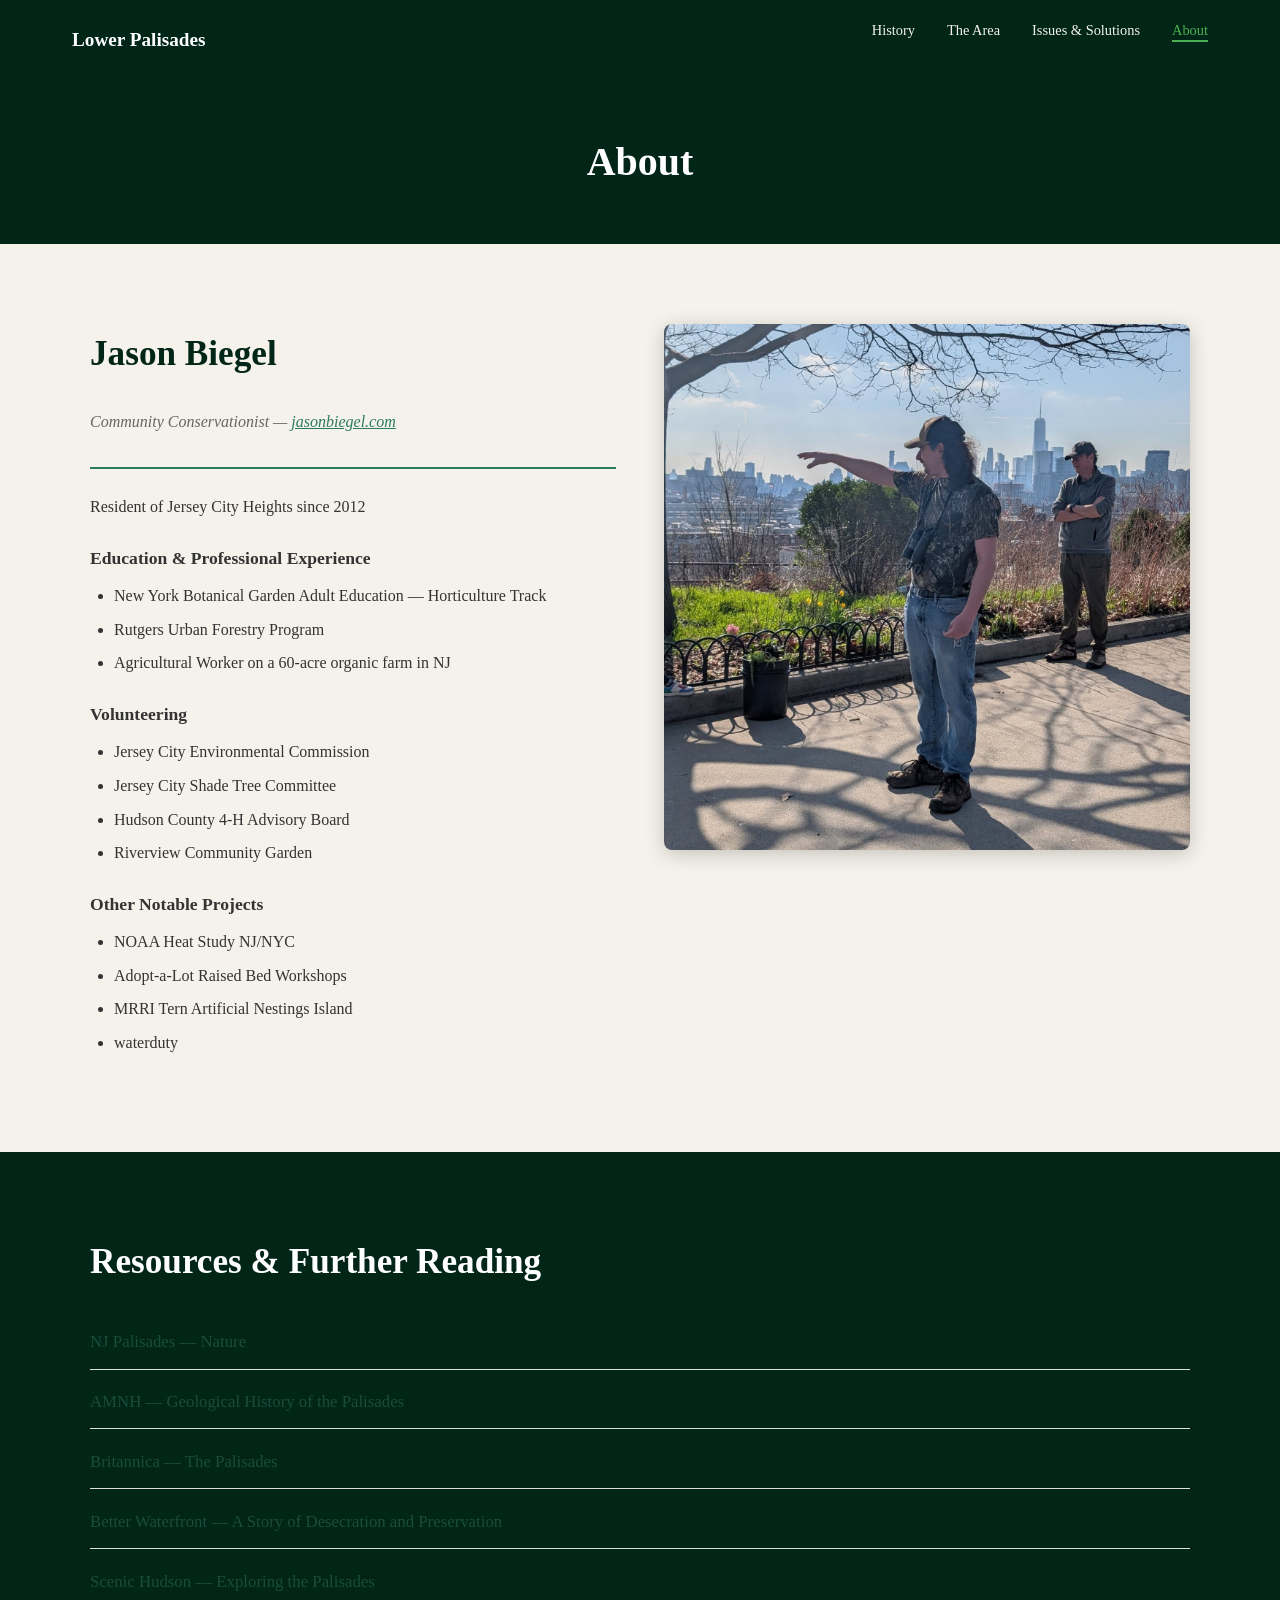
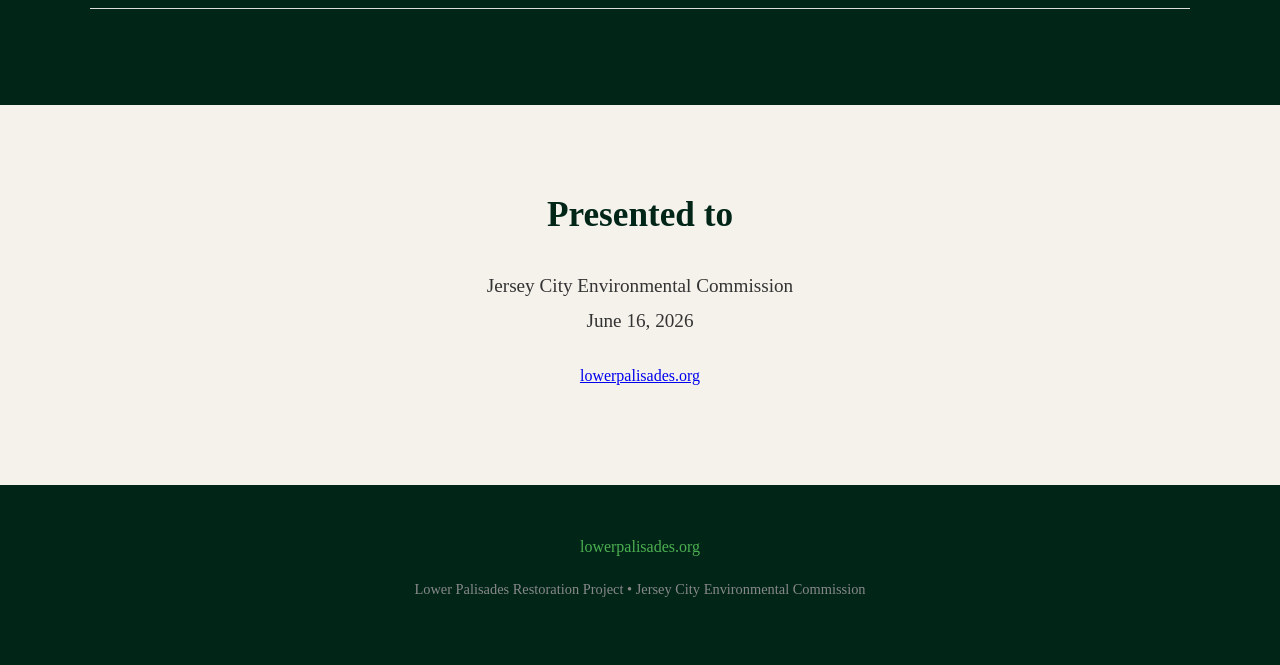
==== about.html @ b32bacf6 "move website" ====
<!DOCTYPE html>
<html lang="en">
<head>
    <meta charset="UTF-8">
    <meta name="viewport" content="width=device-width, initial-scale=1.0">
    <title>About - Lower Palisades Restoration Project</title>
    <link rel="stylesheet" href="style.css">
</head>
<body>
    <nav>
        <div class="nav-container">
            <a href="index.html" class="nav-brand">Lower Palisades</a>
            <ul class="nav-links">
                <li><a href="history.html">History</a></li>
                <li><a href="area.html">The Area</a></li>
                <li><a href="issues.html">Issues &amp; Solutions</a></li>
                <li><a href="about.html" class="active">About</a></li>
            </ul>
        </div>
    </nav>

    <header class="page-header">
        <h1>About</h1>
    </header>

    <section class="section">
        <div class="container two-col">
            <div class="col-text">
                <div class="presenter">
                    <h2>Jason Biegel</h2>
                    <p class="role">Community Conservationist &mdash; <a href="https://jasonbiegel.com">jasonbiegel.com</a></p>
                </div>
                <p>Resident of Jersey City Heights since 2012</p>

                <h4>Education &amp; Professional Experience</h4>
                <ul>
                    <li>New York Botanical Garden Adult Education &mdash; Horticulture Track</li>
                    <li>Rutgers Urban Forestry Program</li>
                    <li>Agricultural Worker on a 60-acre organic farm in NJ</li>
                </ul>

                <h4>Volunteering</h4>
                <ul>
                    <li>Jersey City Environmental Commission</li>
                    <li>Jersey City Shade Tree Committee</li>
                    <li>Hudson County 4-H Advisory Board</li>
                    <li>Riverview Community Garden</li>
                </ul>

                <h4>Other Notable Projects</h4>
                <ul>
                    <li>NOAA Heat Study NJ/NYC</li>
                    <li>Adopt-a-Lot Raised Bed Workshops</li>
                    <li>MRRI Tern Artificial Nestings Island</li>
                    <li>waterduty</li>
                </ul>
            </div>
            <div class="col-image">
                <img src="images/jason-biegel.jpg" alt="Jason Biegel">
            </div>
        </div>
    </section>

    <section class="section section-dark">
        <div class="container">
            <h2>Resources &amp; Further Reading</h2>
            <ul class="resources-list">
                <li><a href="https://njpalisades.org/nature/">NJ Palisades &mdash; Nature</a></li>
                <li><a href="https://www.amnh.org/learn-teach/curriculum-collections/young-naturalist-awards/shaped-by-nature-and-man-the-geological-history-of-the-palisades">AMNH &mdash; Geological History of the Palisades</a></li>
                <li><a href="https://www.britannica.com/place/The-Palisades">Britannica &mdash; The Palisades</a></li>
                <li><a href="https://betterwaterfront.org/the-hudson-river-palisades-a-story-of-desecration-and-preservation/">Better Waterfront &mdash; A Story of Desecration and Preservation</a></li>
                <li><a href="https://www.scenichudson.org/viewfinder/exploring-the-palisades-200-million-years-of-history/">Scenic Hudson &mdash; Exploring the Palisades</a></li>
            </ul>
        </div>
    </section>

    <section class="section">
        <div class="container" style="text-align: center;">
            <h2>Presented to</h2>
            <p class="lead-text">Jersey City Environmental Commission<br>June 16, 2026</p>
            <p><a href="https://lowerpalisades.org">lowerpalisades.org</a></p>
        </div>
    </section>

    <footer>
        <div class="container">
            <p><a href="https://lowerpalisades.org">lowerpalisades.org</a></p>
            <p class="footer-note">Lower Palisades Restoration Project &bull; Jersey City Environmental Commission</p>
        </div>
    </footer>
</body>
</html>
---- style.css ----
* {
    margin: 0;
    padding: 0;
    box-sizing: border-box;
}

:root {
    --green-dark: #012618;
    --green-mid: #1a4d3a;
    --green-light: #2d7a5c;
    --green-accent: #4caf50;
    --cream: #f5f2eb;
    --white: #ffffff;
    --text: #333333;
    --text-light: #666666;
}

body {
    font-family: 'Georgia', serif;
    line-height: 1.7;
    color: var(--text);
    background: var(--cream);
}

/* Navigation */
nav {
    position: fixed;
    top: 0;
    width: 100%;
    background: var(--green-dark);
    z-index: 1000;
    padding: 1rem 0;
}

.nav-container {
    max-width: 1200px;
    margin: 0 auto;
    padding: 0 2rem;
    display: flex;
    justify-content: space-between;
    align-items: center;
}

.nav-brand {
    color: var(--white);
    text-decoration: none;
    font-size: 1.2rem;
    font-weight: bold;
}

.nav-links {
    list-style: none;
    display: flex;
    gap: 2rem;
}

.nav-links a {
    color: var(--cream);
    text-decoration: none;
    font-size: 0.9rem;
    transition: color 0.3s;
}

.nav-links a:hover {
    color: var(--green-accent);
}

/* Hero */
.hero {
    position: relative;
    height: 80vh;
    min-height: 500px;
    overflow: hidden;
}

.hero-img {
    width: 100%;
    height: 100%;
    object-fit: cover;
}

.hero-overlay {
    position: absolute;
    inset: 0;
    background: linear-gradient(to bottom, rgba(1, 38, 24, 0.4), rgba(1, 38, 24, 0.8));
    display: flex;
    flex-direction: column;
    justify-content: center;
    align-items: center;
    text-align: center;
    padding: 2rem;
}

.hero-overlay h1 {
    color: var(--white);
    font-size: 3rem;
    margin-bottom: 1rem;
    max-width: 800px;
}

.hero-overlay .subtitle {
    color: var(--cream);
    font-size: 1.2rem;
    margin-bottom: 0.5rem;
}

.hero-overlay .website-link a {
    color: var(--green-accent);
    font-size: 1.1rem;
}

/* Sections */
.section {
    padding: 5rem 2rem;
}

.section-dark {
    background: var(--green-dark);
    color: var(--cream);
}

.section-dark h2,
.section-dark h3,
.section-dark h4 {
    color: var(--white);
}

.section-green {
    background: var(--green-mid);
    color: var(--cream);
}

.section-green h2,
.section-green h3 {
    color: var(--white);
}

.container {
    max-width: 1100px;
    margin: 0 auto;
}

h2 {
    font-size: 2.2rem;
    margin-bottom: 1.5rem;
    color: var(--green-dark);
}

h3 {
    font-size: 1.4rem;
    margin-bottom: 0.75rem;
}

h4 {
    font-size: 1.1rem;
    margin-top: 1.5rem;
    margin-bottom: 0.5rem;
}

p {
    margin-bottom: 1rem;
}

/* Two Column Layout */
.two-col {
    display: grid;
    grid-template-columns: 1fr 1fr;
    gap: 3rem;
    align-items: start;
}

.two-col.reverse {
    direction: rtl;
}

.two-col.reverse > * {
    direction: ltr;
}

.col-image img {
    width: 100%;
    border-radius: 8px;
    box-shadow: 0 4px 20px rgba(0, 0, 0, 0.2);
}

/* Presenter */
.presenter {
    margin-bottom: 1.5rem;
    padding-bottom: 1rem;
    border-bottom: 2px solid var(--green-light);
}

.presenter .role {
    color: var(--text-light);
    font-style: italic;
}

.presenter a {
    color: var(--green-light);
}

/* Lists */
ul {
    padding-left: 1.5rem;
    margin-bottom: 1rem;
}

li {
    margin-bottom: 0.4rem;
}

/* Timeline */
.timeline {
    position: relative;
    padding-left: 2rem;
    border-left: 3px solid var(--green-accent);
}

.timeline-item {
    margin-bottom: 2rem;
    position: relative;
}

.timeline-item::before {
    content: '';
    position: absolute;
    left: -2.55rem;
    top: 0.5rem;
    width: 12px;
    height: 12px;
    background: var(--green-accent);
    border-radius: 50%;
}

.timeline-date {
    display: block;
    font-weight: bold;
    color: var(--green-accent);
    margin-bottom: 0.3rem;
    font-size: 0.95rem;
}

/* Comparison */
.comparison {
    display: grid;
    grid-template-columns: 1fr 1fr;
    gap: 2rem;
    margin-top: 2rem;
}

.comparison-item img {
    width: 100%;
    border-radius: 8px;
    box-shadow: 0 4px 20px rgba(0, 0, 0, 0.15);
}

.caption {
    text-align: center;
    margin-top: 0.75rem;
    font-style: italic;
    color: var(--text-light);
}

.section-dark .caption {
    color: #aaa;
}

/* Gallery */
.section-intro {
    font-size: 1.1rem;
    margin-bottom: 2rem;
    max-width: 600px;
}

.gallery {
    display: grid;
    grid-template-columns: repeat(3, 1fr);
    gap: 2rem;
}

.gallery-item img {
    width: 100%;
    height: 280px;
    object-fit: cover;
    border-radius: 8px;
    box-shadow: 0 4px 20px rgba(0, 0, 0, 0.3);
}

.gallery-item .caption {
    color: #ccc;
}

.gallery-item .caption small {
    color: #999;
}

/* Issues */
.issues-grid {
    display: grid;
    grid-template-columns: repeat(3, 1fr);
    gap: 1.5rem;
    margin-bottom: 2rem;
}

.issue-card {
    background: var(--white);
    padding: 1.5rem;
    border-radius: 8px;
    box-shadow: 0 2px 10px rgba(0, 0, 0, 0.08);
    border-top: 4px solid #d32f2f;
}

.issue-card h3 {
    color: var(--green-dark);
}

/* Solutions */
.solutions-grid {
    display: grid;
    grid-template-columns: repeat(3, 1fr);
    gap: 2rem;
}

.solution-card {
    background: rgba(255, 255, 255, 0.1);
    padding: 2rem;
    border-radius: 8px;
    border: 1px solid rgba(255, 255, 255, 0.2);
}

.solution-number {
    width: 40px;
    height: 40px;
    background: var(--green-accent);
    color: var(--white);
    border-radius: 50%;
    display: flex;
    align-items: center;
    justify-content: center;
    font-weight: bold;
    font-size: 1.2rem;
    margin-bottom: 1rem;
}

/* Resources */
.resources-list {
    list-style: none;
    padding: 0;
}

.resources-list li {
    padding: 0.75rem 0;
    border-bottom: 1px solid #ddd;
}

.resources-list a {
    color: var(--green-mid);
    text-decoration: none;
    font-size: 1.05rem;
}

.resources-list a:hover {
    color: var(--green-accent);
    text-decoration: underline;
}

/* Footer */
footer {
    background: var(--green-dark);
    color: var(--cream);
    text-align: center;
    padding: 3rem 2rem;
}

footer a {
    color: var(--green-accent);
    text-decoration: none;
}

.footer-note {
    color: #888;
    font-size: 0.9rem;
    margin-top: 0.5rem;
}

/* Page Header */
.page-header {
    background: var(--green-dark);
    padding: 8rem 2rem 3rem;
    text-align: center;
}

.page-header h1 {
    color: var(--white);
    font-size: 2.5rem;
}

/* Nav Cards */
.nav-cards {
    display: grid;
    grid-template-columns: repeat(2, 1fr);
    gap: 1.5rem;
}

.nav-card {
    background: rgba(255, 255, 255, 0.05);
    border: 1px solid rgba(255, 255, 255, 0.15);
    border-radius: 8px;
    overflow: hidden;
    text-decoration: none;
    color: var(--cream);
    transition: transform 0.2s, border-color 0.2s;
}

.nav-card:hover {
    transform: translateY(-4px);
    border-color: var(--green-accent);
}

.nav-card img {
    width: 100%;
    height: 180px;
    object-fit: cover;
}

.nav-card-body {
    padding: 1.25rem;
}

.nav-card-body h3 {
    color: var(--white);
    margin-bottom: 0.5rem;
}

.nav-card-body p {
    font-size: 0.9rem;
    color: #bbb;
    margin-bottom: 0;
}

/* Lead Text */
.lead-text {
    font-size: 1.2rem;
    max-width: 700px;
    margin: 0 auto 1.5rem;
    line-height: 1.8;
}

/* Button */
.btn {
    display: inline-block;
    padding: 0.75rem 2rem;
    background: var(--green-accent);
    color: var(--white);
    text-decoration: none;
    border-radius: 4px;
    font-size: 1.05rem;
    font-family: inherit;
    border: none;
    cursor: pointer;
    transition: background 0.3s;
}

.btn:hover {
    background: #388e3c;
}

/* Signup */
.signup-section {
    background: var(--green-mid);
    padding: 4rem 2rem;
}

.signup-box {
    background: rgba(255, 255, 255, 0.1);
    border: 1px solid rgba(255, 255, 255, 0.2);
    border-radius: 12px;
    padding: 3rem;
    text-align: center;
    max-width: 600px;
    margin: 0 auto;
    color: var(--cream);
}

.signup-box h2 {
    color: var(--white);
    margin-bottom: 0.75rem;
}

.signup-form {
    display: flex;
    gap: 0.75rem;
    margin: 1.5rem 0 1rem;
    justify-content: center;
}

.signup-form input[type="email"] {
    padding: 0.75rem 1rem;
    border: 1px solid rgba(255, 255, 255, 0.3);
    border-radius: 4px;
    background: rgba(255, 255, 255, 0.1);
    color: var(--white);
    font-size: 1rem;
    font-family: inherit;
    flex: 1;
    max-width: 300px;
}

.signup-form input[type="email"]::placeholder {
    color: #aaa;
}

.signup-note {
    font-size: 0.9rem;
    color: #bbb;
    margin-bottom: 0;
}

.signup-note a {
    color: var(--green-accent);
}

/* Video */
.video-wrapper {
    position: relative;
    padding-bottom: 56.25%;
    height: 0;
    overflow: hidden;
    border-radius: 8px;
    margin-top: 1.5rem;
}

.video-wrapper iframe {
    position: absolute;
    top: 0;
    left: 0;
    width: 100%;
    height: 100%;
}

/* Active nav link */
.nav-links a.active {
    color: var(--green-accent);
    border-bottom: 2px solid var(--green-accent);
    padding-bottom: 2px;
}

/* Responsive */
@media (max-width: 768px) {
    .nav-links {
        display: none;
    }

    .hero-overlay h1 {
        font-size: 2rem;
    }

    .two-col,
    .comparison,
    .gallery,
    .issues-grid,
    .solutions-grid,
    .nav-cards {
        grid-template-columns: 1fr;
    }

    .two-col.reverse {
        direction: ltr;
    }

    .gallery-item img {
        height: 200px;
    }
}
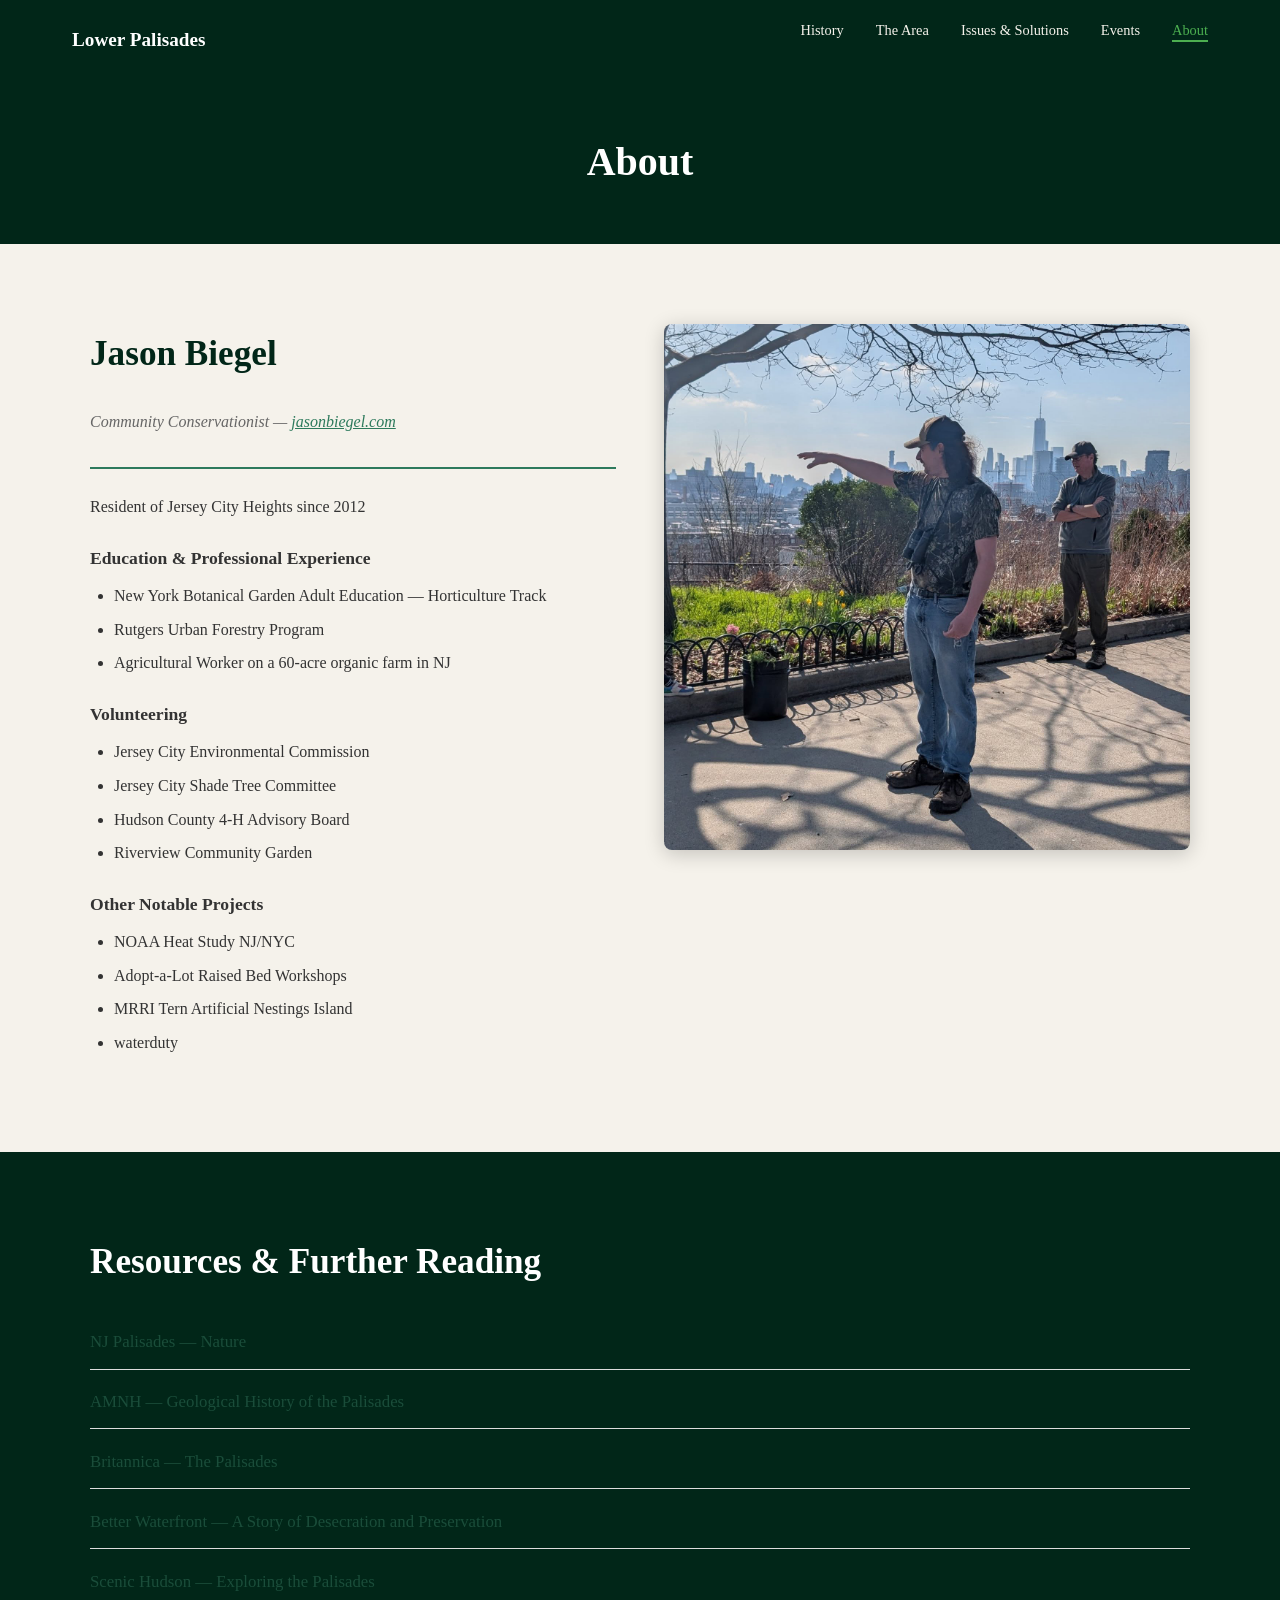
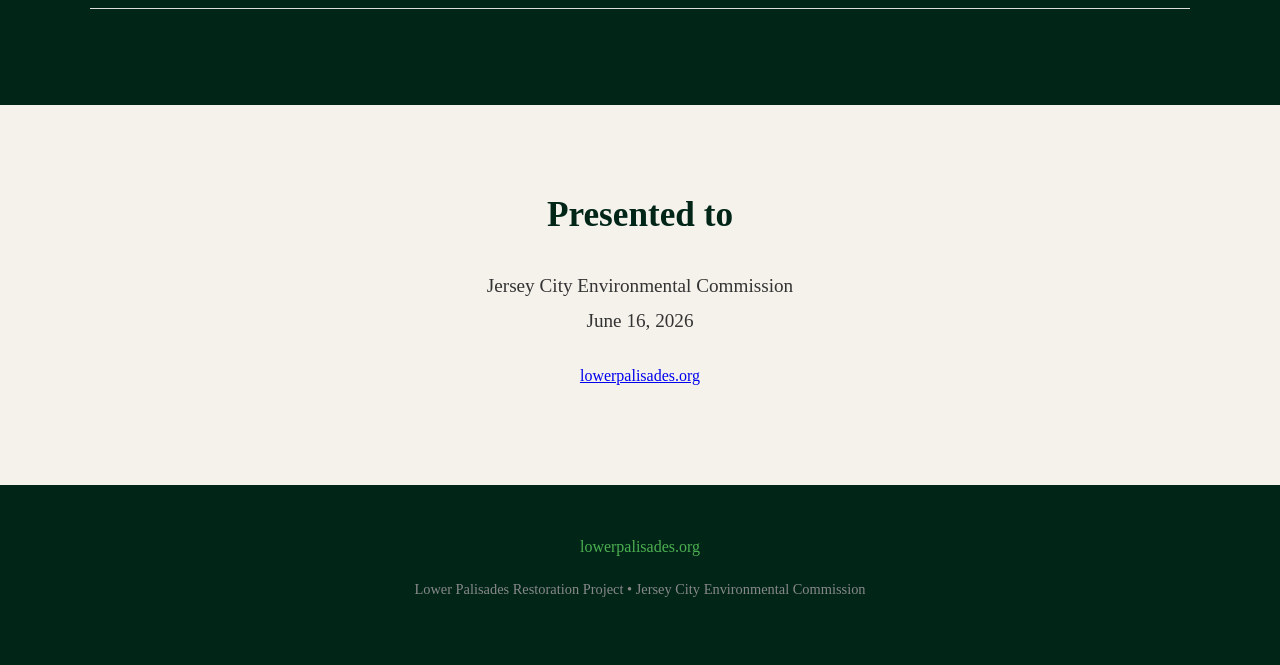
==== commit 1e9c69d0: "Add Events page with calendar and Big Sit event - Create events.html with upcoming events list and J" ====
--- a/about.html
+++ b/about.html
@@ -14,6 +14,7 @@
                 <li><a href="history.html">History</a></li>
                 <li><a href="area.html">The Area</a></li>
                 <li><a href="issues.html">Issues &amp; Solutions</a></li>
+                <li><a href="events.html">Events</a></li>
                 <li><a href="about.html" class="active">About</a></li>
             </ul>
         </div>
--- a/style.css
+++ b/style.css
@@ -545,6 +545,114 @@
     padding-bottom: 2px;
 }
 
+/* Events */
+.events-list {
+    display: flex;
+    flex-direction: column;
+    gap: 1.5rem;
+}
+
+.event-card {
+    display: flex;
+    gap: 1.5rem;
+    background: var(--white);
+    border-radius: 8px;
+    padding: 1.5rem;
+    box-shadow: 0 2px 10px rgba(0, 0, 0, 0.08);
+    border-left: 4px solid var(--green-accent);
+}
+
+.event-date-badge {
+    display: flex;
+    flex-direction: column;
+    align-items: center;
+    justify-content: center;
+    min-width: 70px;
+    background: var(--green-dark);
+    color: var(--white);
+    border-radius: 8px;
+    padding: 0.75rem;
+}
+
+.event-month {
+    font-size: 0.85rem;
+    text-transform: uppercase;
+    letter-spacing: 1px;
+}
+
+.event-day {
+    font-size: 2rem;
+    font-weight: bold;
+    line-height: 1;
+}
+
+.event-details h3 {
+    color: var(--green-dark);
+}
+
+.event-meta {
+    display: flex;
+    gap: 1.5rem;
+    flex-wrap: wrap;
+    font-size: 0.95rem;
+    color: var(--text-light);
+    margin-bottom: 0.75rem;
+}
+
+/* Calendar */
+.calendar {
+    max-width: 600px;
+    margin: 0 auto;
+}
+
+.calendar-header {
+    display: grid;
+    grid-template-columns: repeat(7, 1fr);
+    text-align: center;
+    margin-bottom: 0.5rem;
+}
+
+.calendar-day-name {
+    font-weight: bold;
+    font-size: 0.85rem;
+    color: var(--green-accent);
+    padding: 0.5rem;
+}
+
+.calendar-body {
+    display: grid;
+    grid-template-columns: repeat(7, 1fr);
+    gap: 4px;
+}
+
+.calendar-cell {
+    aspect-ratio: 1;
+    display: flex;
+    flex-direction: column;
+    align-items: center;
+    justify-content: center;
+    border-radius: 6px;
+    font-size: 0.95rem;
+    color: #ccc;
+    background: rgba(255, 255, 255, 0.05);
+}
+
+.calendar-cell.empty {
+    background: none;
+}
+
+.calendar-cell.has-event {
+    background: var(--green-accent);
+    color: var(--white);
+    font-weight: bold;
+    position: relative;
+}
+
+.calendar-event-dot {
+    font-size: 0.7rem;
+    line-height: 1;
+}
+
 /* Responsive */
 @media (max-width: 768px) {
     .nav-links {
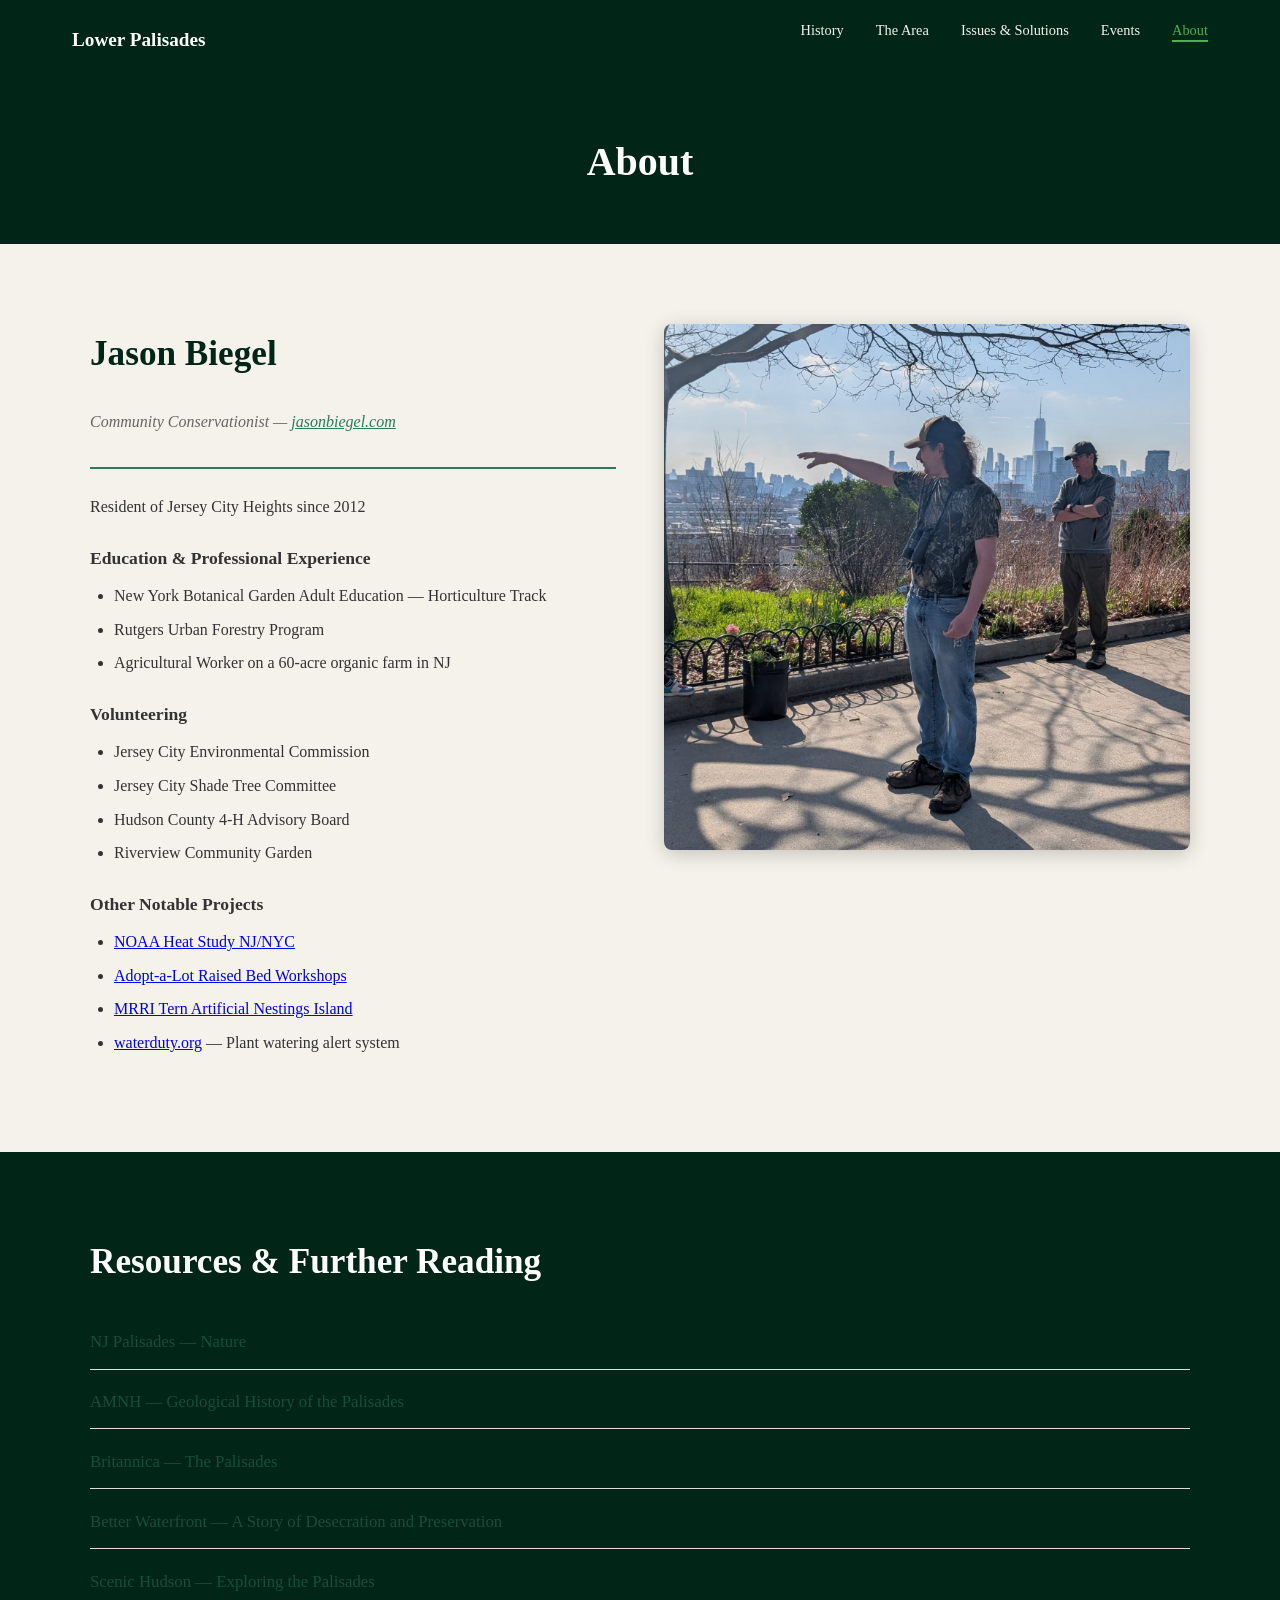
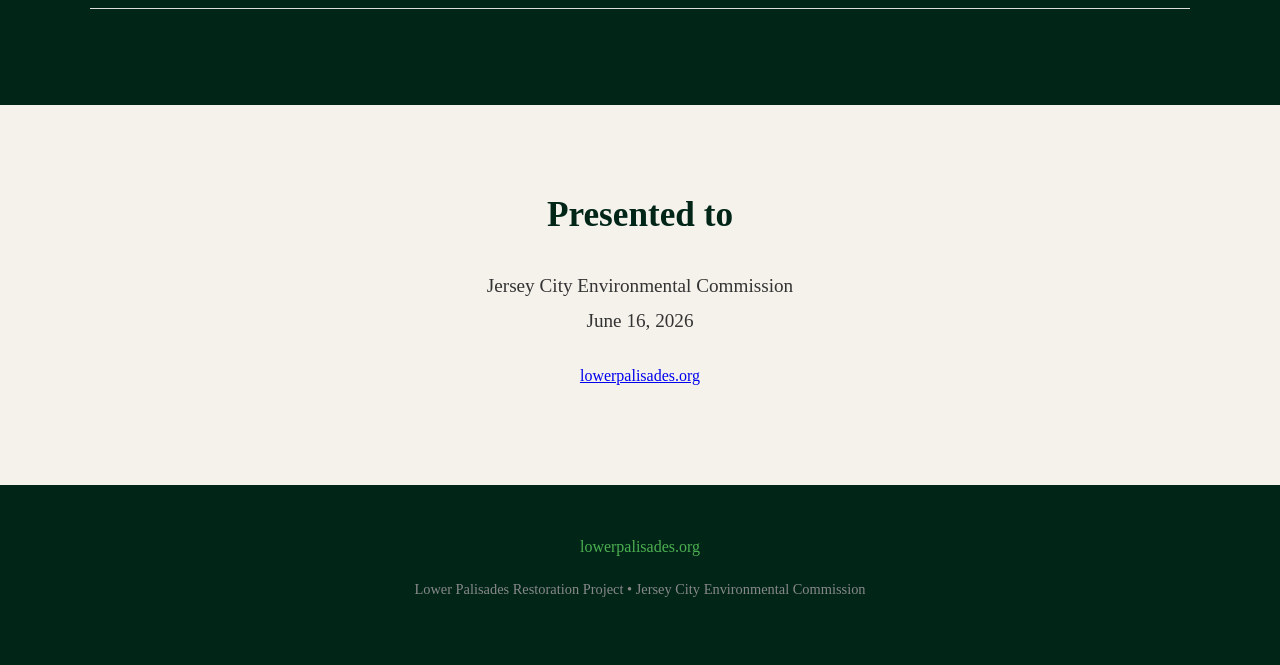
==== commit 421c89da: "Add hyperlinks from PPT to About page projects Link NOAA Heat Study, Raised Bed Workshops, MRRI Tern" ====
--- a/about.html
+++ b/about.html
@@ -10,6 +10,11 @@
     <nav>
         <div class="nav-container">
             <a href="index.html" class="nav-brand">Lower Palisades</a>
+            <button class="nav-toggle" aria-label="Toggle navigation">
+                <span></span>
+                <span></span>
+                <span></span>
+            </button>
             <ul class="nav-links">
                 <li><a href="history.html">History</a></li>
                 <li><a href="area.html">The Area</a></li>
@@ -50,10 +55,10 @@
 
                 <h4>Other Notable Projects</h4>
                 <ul>
-                    <li>NOAA Heat Study NJ/NYC</li>
-                    <li>Adopt-a-Lot Raised Bed Workshops</li>
-                    <li>MRRI Tern Artificial Nestings Island</li>
-                    <li>waterduty</li>
+                    <li><a href="https://heatstorynyc.org/">NOAA Heat Study NJ/NYC</a></li>
+                    <li><a href="https://jasonbiegel.medium.com/raised-beds-for-urban-gardens-95f747264e9c">Adopt-a-Lot Raised Bed Workshops</a></li>
+                    <li><a href="https://meadowblog.net/2023/05/kearny-marsh-artificial-floating-island-initiative-taking-shape/">MRRI Tern Artificial Nestings Island</a></li>
+                    <li><a href="https://waterduty.org">waterduty.org</a> &mdash; Plant watering alert system</li>
                 </ul>
             </div>
             <div class="col-image">
@@ -89,5 +94,6 @@
             <p class="footer-note">Lower Palisades Restoration Project &bull; Jersey City Environmental Commission</p>
         </div>
     </footer>
+    <script src="nav.js"></script>
 </body>
 </html>
--- a/style.css
+++ b/style.css
@@ -653,14 +653,90 @@
     line-height: 1;
 }
 
+/* Mobile Menu Toggle */
+.nav-toggle {
+    display: none;
+    background: none;
+    border: none;
+    cursor: pointer;
+    padding: 0.5rem;
+    z-index: 1001;
+    width: 40px;
+    height: 40px;
+    flex-direction: column;
+    align-items: center;
+    justify-content: center;
+}
+
+.nav-toggle span {
+    display: block;
+    width: 24px;
+    height: 3px;
+    background: var(--white);
+    margin: 4px 0;
+    border-radius: 2px;
+    transition: transform 0.3s, opacity 0.3s;
+}
+
+.nav-toggle.active span:nth-child(1) {
+    transform: rotate(45deg) translate(5px, 6px);
+}
+
+.nav-toggle.active span:nth-child(2) {
+    opacity: 0;
+}
+
+.nav-toggle.active span:nth-child(3) {
+    transform: rotate(-45deg) translate(5px, -6px);
+}
+
 /* Responsive */
 @media (max-width: 768px) {
+    .nav-toggle {
+        display: flex;
+    }
+
     .nav-links {
         display: none;
+        position: absolute;
+        top: 100%;
+        left: 0;
+        right: 0;
+        background: var(--green-dark);
+        flex-direction: column;
+        padding: 1rem 2rem 1.5rem;
+        gap: 0;
+        border-top: 1px solid rgba(255, 255, 255, 0.1);
+    }
+
+    .nav-links.open {
+        display: flex;
+    }
+
+    .nav-links li {
+        padding: 0.75rem 0;
+        border-bottom: 1px solid rgba(255, 255, 255, 0.05);
+    }
+
+    .nav-links a {
+        font-size: 1rem;
+    }
+
+    .hero {
+        height: 60vh;
+        min-height: 300px;
     }
 
     .hero-overlay h1 {
-        font-size: 2rem;
+        font-size: 1.75rem;
+    }
+
+    .section {
+        padding: 2.5rem 0;
+    }
+
+    .container {
+        padding: 0 1rem;
     }
 
     .two-col,
@@ -679,4 +755,48 @@
     .gallery-item img {
         height: 200px;
     }
-}
+
+    /* Events mobile */
+    .event-card {
+        flex-direction: column;
+        gap: 1rem;
+        padding: 1rem;
+    }
+
+    .event-date-badge {
+        flex-direction: row;
+        gap: 0.5rem;
+        min-width: unset;
+        padding: 0.5rem 1rem;
+        align-self: flex-start;
+    }
+
+    .event-day {
+        font-size: 1.5rem;
+    }
+
+    .event-meta {
+        flex-direction: column;
+        gap: 0.5rem;
+    }
+
+    /* Calendar mobile */
+    .calendar-cell {
+        font-size: 0.8rem;
+    }
+
+    .calendar-day-name {
+        font-size: 0.75rem;
+        padding: 0.25rem;
+    }
+
+    /* Signup form mobile */
+    .signup-form {
+        flex-direction: column;
+    }
+
+    .signup-form input,
+    .signup-form button {
+        width: 100%;
+    }
+}
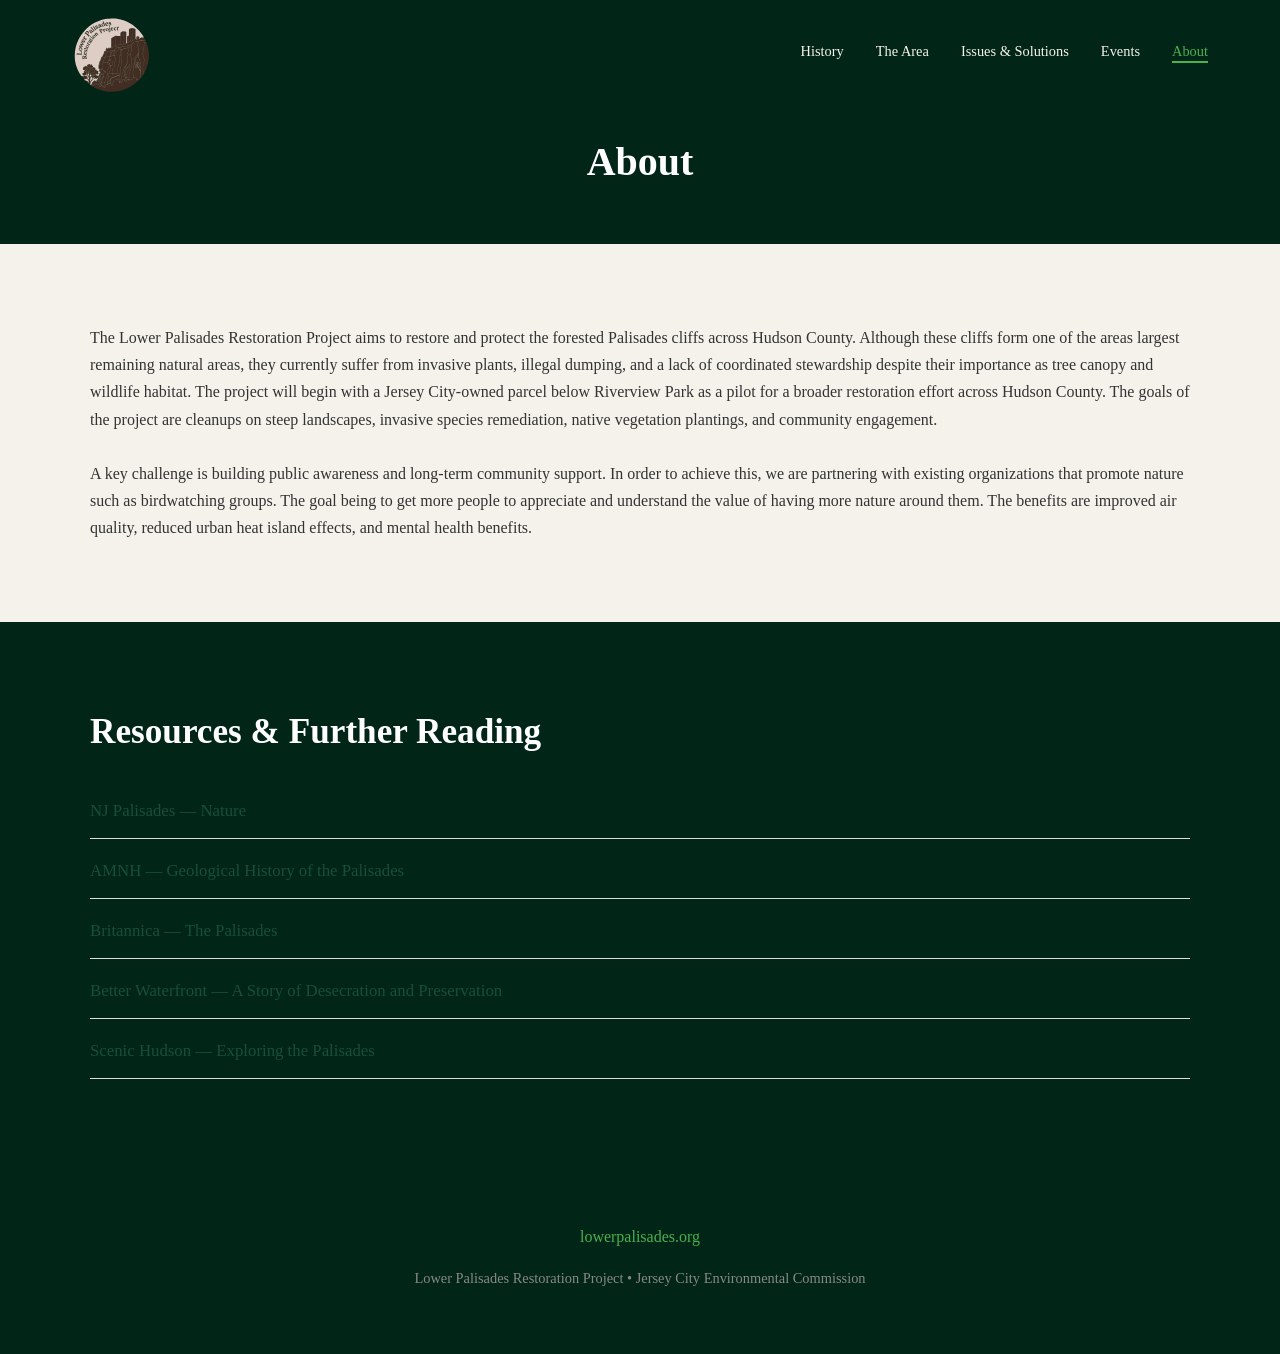
==== commit f2ba291b: "use logo, update about page" ====
--- a/about.html
+++ b/about.html
@@ -9,7 +9,9 @@
 <body>
     <nav>
         <div class="nav-container">
-            <a href="index.html" class="nav-brand">Lower Palisades</a>
+            <a href="index.html" class="nav-brand">
+                <img src="images/logo.svg" alt="Lower Palisades Restoration Project" class="nav-logo">
+            </a>
             <button class="nav-toggle" aria-label="Toggle navigation">
                 <span></span>
                 <span></span>
@@ -30,39 +32,12 @@
     </header>
 
     <section class="section">
-        <div class="container two-col">
+        <div class="container">
             <div class="col-text">
-                <div class="presenter">
-                    <h2>Jason Biegel</h2>
-                    <p class="role">Community Conservationist &mdash; <a href="https://jasonbiegel.com">jasonbiegel.com</a></p>
-                </div>
-                <p>Resident of Jersey City Heights since 2012</p>
 
-                <h4>Education &amp; Professional Experience</h4>
-                <ul>
-                    <li>New York Botanical Garden Adult Education &mdash; Horticulture Track</li>
-                    <li>Rutgers Urban Forestry Program</li>
-                    <li>Agricultural Worker on a 60-acre organic farm in NJ</li>
-                </ul>
-
-                <h4>Volunteering</h4>
-                <ul>
-                    <li>Jersey City Environmental Commission</li>
-                    <li>Jersey City Shade Tree Committee</li>
-                    <li>Hudson County 4-H Advisory Board</li>
-                    <li>Riverview Community Garden</li>
-                </ul>
-
-                <h4>Other Notable Projects</h4>
-                <ul>
-                    <li><a href="https://heatstorynyc.org/">NOAA Heat Study NJ/NYC</a></li>
-                    <li><a href="https://jasonbiegel.medium.com/raised-beds-for-urban-gardens-95f747264e9c">Adopt-a-Lot Raised Bed Workshops</a></li>
-                    <li><a href="https://meadowblog.net/2023/05/kearny-marsh-artificial-floating-island-initiative-taking-shape/">MRRI Tern Artificial Nestings Island</a></li>
-                    <li><a href="https://waterduty.org">waterduty.org</a> &mdash; Plant watering alert system</li>
-                </ul>
-            </div>
-            <div class="col-image">
-                <img src="images/jason-biegel.jpg" alt="Jason Biegel">
+               The Lower Palisades Restoration Project aims to restore and protect the forested Palisades cliffs across Hudson County. Although these cliffs form one of the areas largest remaining natural areas, they currently suffer from invasive plants, illegal dumping, and a lack of coordinated stewardship despite their importance as tree canopy and wildlife habitat. The project will begin with a Jersey City-owned parcel below Riverview Park as a pilot for a broader restoration effort across Hudson County. The goals of the project are cleanups on steep landscapes, invasive species remediation, native vegetation plantings, and community engagement.
+               <br><br>
+               A key challenge is building public awareness and long-term community support. In order to achieve this, we are partnering with existing organizations that promote nature such as birdwatching groups. The goal being to get more people to appreciate and understand the value of having more nature around them. The benefits are improved air quality, reduced urban heat island effects, and mental health benefits.
             </div>
         </div>
     </section>
@@ -80,14 +55,6 @@
         </div>
     </section>
 
-    <section class="section">
-        <div class="container" style="text-align: center;">
-            <h2>Presented to</h2>
-            <p class="lead-text">Jersey City Environmental Commission<br>June 16, 2026</p>
-            <p><a href="https://lowerpalisades.org">lowerpalisades.org</a></p>
-        </div>
-    </section>
-
     <footer>
         <div class="container">
             <p><a href="https://lowerpalisades.org">lowerpalisades.org</a></p>
--- a/style.css
+++ b/style.css
@@ -46,6 +46,10 @@
     text-decoration: none;
     font-size: 1.2rem;
     font-weight: bold;
+}
+
+.nav-brand img {
+    width: 80px;
 }
 
 .nav-links {
